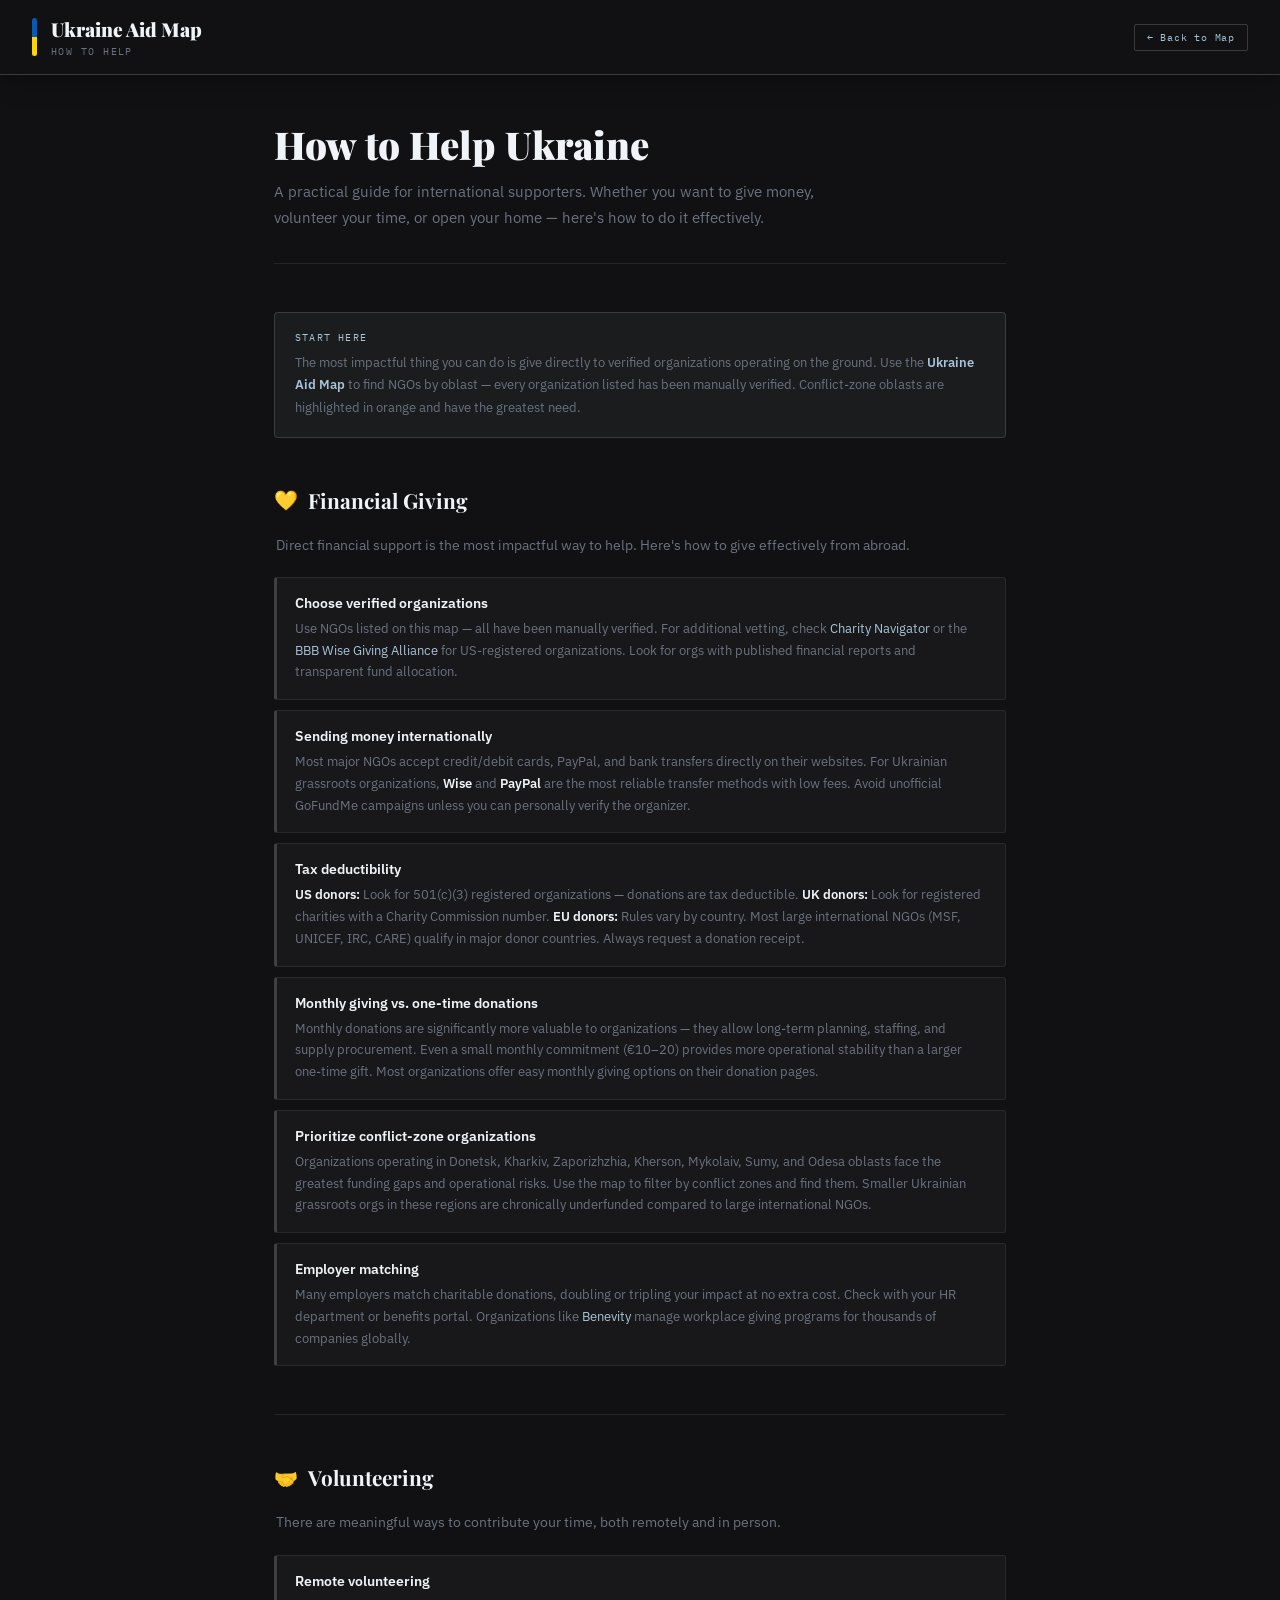
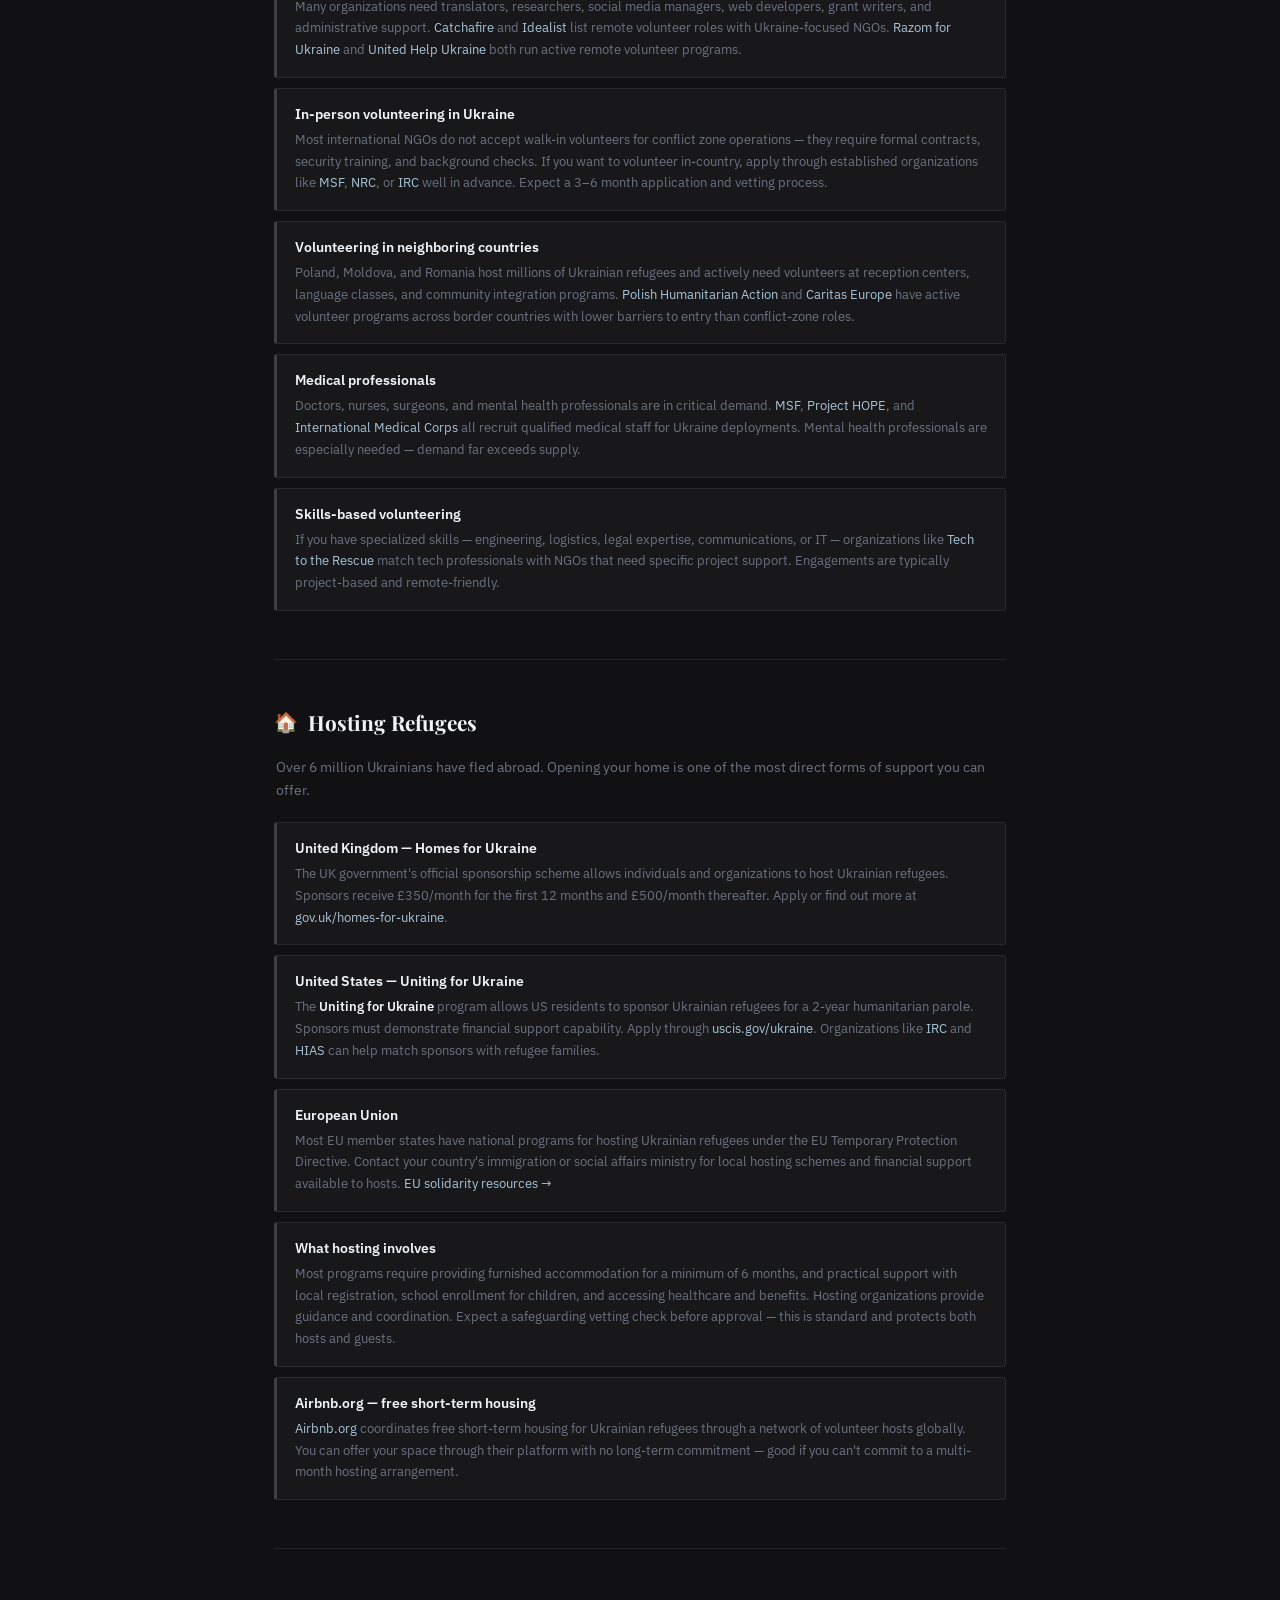
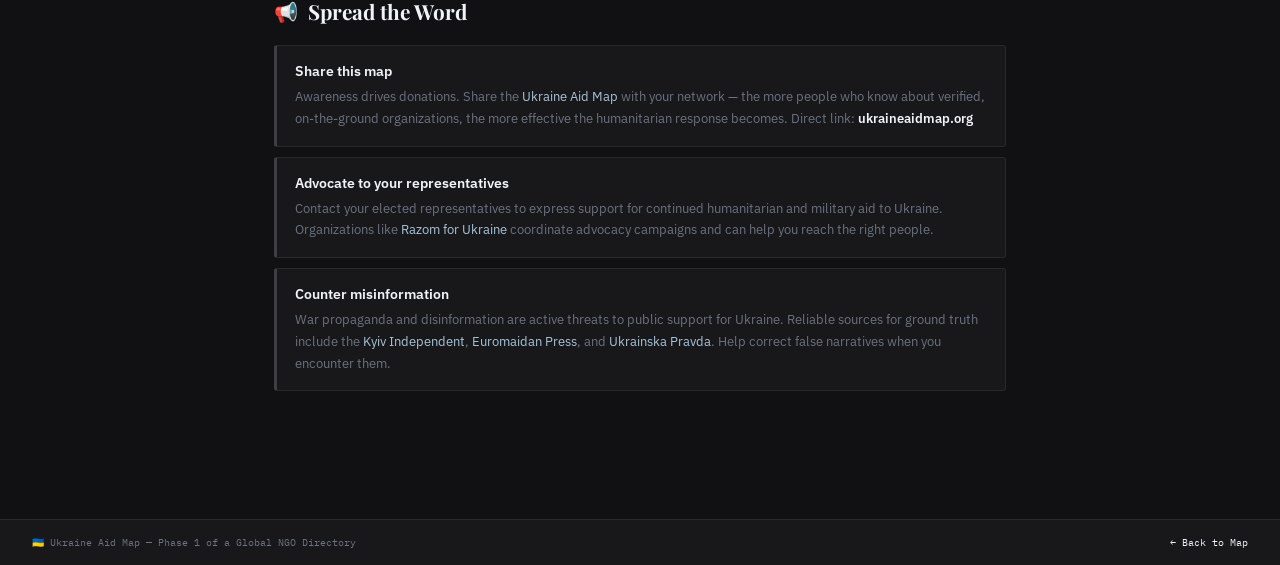
==== how-to-help.html @ ba5abe41 "Added a How to Help section" ====
<!DOCTYPE html>
<html lang="en">
<head>
  <meta charset="UTF-8" />
  <meta name="viewport" content="width=device-width, initial-scale=1.0" />
  <title>How to Help Ukraine — Ukraine Aid Map</title>
  <link rel="preconnect" href="https://fonts.googleapis.com">
  <link href="https://fonts.googleapis.com/css2?family=Playfair+Display:wght@700;900&family=IBM+Plex+Mono:wght@400;500&family=IBM+Plex+Sans:wght@300;400;500;600&display=swap" rel="stylesheet">
  <style>
    :root {
      --navy: #111113;
      --navy-mid: #18181b;
      --navy-light: #222226;
      --parchment: #f0f4f8;
      --text-primary: #eef2f6;
      --text-muted: #6b7280;
      --border: rgba(240, 244, 248, 0.08);
      --border-strong: rgba(240, 244, 248, 0.18);
      --accent: #a8c4d8;
    }

    *, *::before, *::after { box-sizing: border-box; margin: 0; padding: 0; }

    body {
      background: var(--navy);
      color: var(--text-primary);
      font-family: 'IBM Plex Sans', sans-serif;
      min-height: 100vh;
      display: flex;
      flex-direction: column;
    }

    /* ---- HEADER ---- */
    header {
      background: var(--navy);
      border-bottom: 1px solid var(--border-strong);
      padding: 16px 32px;
      display: flex;
      align-items: center;
      justify-content: space-between;
      position: sticky;
      top: 0;
      z-index: 10;
      box-shadow: 0 2px 24px rgba(0,0,0,0.4);
    }

    .header-left {
      display: flex;
      align-items: center;
      gap: 14px;
    }

    .flag-bar {
      display: flex;
      flex-direction: column;
      width: 5px;
      height: 38px;
      border-radius: 3px;
      overflow: hidden;
      flex-shrink: 0;
    }
    .flag-blue { flex: 1; background: #005BBB; }
    .flag-yellow { flex: 1; background: #FFD500; }

    .site-title {
      font-family: 'Playfair Display', serif;
      font-size: 1.2rem;
      font-weight: 900;
      color: var(--parchment);
      text-decoration: none;
    }
    .site-title:hover { color: var(--accent); }

    .page-title {
      font-family: 'IBM Plex Mono', monospace;
      font-size: 0.6rem;
      letter-spacing: 0.15em;
      color: var(--text-muted);
      text-transform: uppercase;
      margin-top: 3px;
    }

    .back-btn {
      font-family: 'IBM Plex Mono', monospace;
      font-size: 0.62rem;
      letter-spacing: 0.08em;
      color: var(--accent);
      text-decoration: none;
      border: 1px solid var(--border-strong);
      padding: 6px 12px;
      border-radius: 2px;
      transition: background 0.15s;
    }
    .back-btn:hover { background: rgba(240,244,248,0.06); }

    /* ---- MAIN CONTENT ---- */
    main {
      flex: 1;
      max-width: 780px;
      margin: 0 auto;
      padding: 48px 24px 80px;
      width: 100%;
    }

    .page-hero {
      margin-bottom: 48px;
      padding-bottom: 32px;
      border-bottom: 1px solid var(--border);
    }

    .page-hero h1 {
      font-family: 'Playfair Display', serif;
      font-size: 2.4rem;
      font-weight: 900;
      color: var(--parchment);
      line-height: 1.1;
      margin-bottom: 14px;
    }

    .page-hero p {
      font-size: 0.95rem;
      color: var(--text-muted);
      line-height: 1.7;
      max-width: 560px;
    }

    /* ---- SECTIONS ---- */
    .help-section {
      margin-bottom: 48px;
    }

    .section-header {
      display: flex;
      align-items: center;
      gap: 10px;
      margin-bottom: 20px;
    }

    .section-icon {
      font-size: 1.2rem;
    }

    .section-title {
      font-family: 'Playfair Display', serif;
      font-size: 1.3rem;
      font-weight: 700;
      color: var(--parchment);
    }

    .section-intro {
      font-size: 0.85rem;
      color: var(--text-muted);
      line-height: 1.7;
      margin-bottom: 20px;
      padding-left: 2px;
    }

    /* ---- CARDS ---- */
    .card {
      background: var(--navy-mid);
      border: 1px solid var(--border);
      border-left: 3px solid var(--border-strong);
      border-radius: 3px;
      padding: 16px 18px;
      margin-bottom: 10px;
      transition: border-left-color 0.15s;
    }

    .card:hover { border-left-color: var(--parchment); }

    .card-title {
      font-family: 'IBM Plex Sans', sans-serif;
      font-size: 0.88rem;
      font-weight: 600;
      color: var(--parchment);
      margin-bottom: 6px;
    }

    .card-body {
      font-size: 0.80rem;
      color: var(--text-muted);
      line-height: 1.7;
    }

    .card-body a {
      color: var(--accent);
      text-decoration: none;
    }
    .card-body a:hover { text-decoration: underline; }
    .card-body strong { color: var(--parchment); font-weight: 600; }

    /* ---- CALLOUT ---- */
    .callout {
      background: rgba(168, 196, 216, 0.06);
      border: 1px solid rgba(168, 196, 216, 0.2);
      border-radius: 4px;
      padding: 18px 20px;
      margin-bottom: 48px;
    }

    .callout-title {
      font-family: 'IBM Plex Mono', monospace;
      font-size: 0.62rem;
      letter-spacing: 0.12em;
      text-transform: uppercase;
      color: var(--accent);
      margin-bottom: 8px;
    }

    .callout-body {
      font-size: 0.82rem;
      color: var(--text-muted);
      line-height: 1.7;
    }

    .callout-body a {
      color: var(--accent);
      font-weight: 600;
      text-decoration: none;
    }
    .callout-body a:hover { text-decoration: underline; }

    /* ---- DIVIDER ---- */
    .section-divider {
      border: none;
      border-top: 1px solid var(--border);
      margin: 0 0 48px;
    }

    /* ---- FOOTER ---- */
    footer {
      background: var(--navy-mid);
      border-top: 1px solid var(--border);
      padding: 16px 32px;
      display: flex;
      justify-content: space-between;
      align-items: center;
      flex-wrap: wrap;
      gap: 8px;
      font-family: 'IBM Plex Mono', monospace;
      font-size: 0.62rem;
      color: var(--text-muted);
    }

    footer a { color: var(--parchment); text-decoration: none; }
    footer a:hover { text-decoration: underline; }

    /* ---- RESPONSIVE ---- */
    @media (max-width: 600px) {
      header { padding: 12px 16px; }
      main { padding: 32px 16px 60px; }
      .page-hero h1 { font-size: 1.8rem; }
      footer { padding: 14px 16px; }
    }
  </style>
</head>
<body>

  <header>
    <div class="header-left">
      <div class="flag-bar">
        <span class="flag-blue"></span>
        <span class="flag-yellow"></span>
      </div>
      <div>
        <a href="index.html" class="site-title">Ukraine Aid Map</a>
        <div class="page-title">How to Help</div>
      </div>
    </div>
    <a href="index.html" class="back-btn">← Back to Map</a>
  </header>

  <main>

    <div class="page-hero">
      <h1>How to Help Ukraine</h1>
      <p>A practical guide for international supporters. Whether you want to give money, volunteer your time, or open your home — here's how to do it effectively.</p>
    </div>

    <div class="callout">
      <div class="callout-title">Start Here</div>
      <div class="callout-body">The most impactful thing you can do is give directly to verified organizations operating on the ground. Use the <a href="index.html">Ukraine Aid Map</a> to find NGOs by oblast — every organization listed has been manually verified. Conflict-zone oblasts are highlighted in orange and have the greatest need.</div>
    </div>

    <!-- FINANCIAL GIVING -->
    <div class="help-section">
      <div class="section-header">
        <span class="section-icon">💛</span>
        <div class="section-title">Financial Giving</div>
      </div>
      <p class="section-intro">Direct financial support is the most impactful way to help. Here's how to give effectively from abroad.</p>

      <div class="card">
        <div class="card-title">Choose verified organizations</div>
        <div class="card-body">Use NGOs listed on this map — all have been manually verified. For additional vetting, check <a href="https://www.charitynavigator.org/" target="_blank" rel="noopener">Charity Navigator</a> or the <a href="https://www.give.org/" target="_blank" rel="noopener">BBB Wise Giving Alliance</a> for US-registered organizations. Look for orgs with published financial reports and transparent fund allocation.</div>
      </div>

      <div class="card">
        <div class="card-title">Sending money internationally</div>
        <div class="card-body">Most major NGOs accept credit/debit cards, PayPal, and bank transfers directly on their websites. For Ukrainian grassroots organizations, <strong>Wise</strong> and <strong>PayPal</strong> are the most reliable transfer methods with low fees. Avoid unofficial GoFundMe campaigns unless you can personally verify the organizer.</div>
      </div>

      <div class="card">
        <div class="card-title">Tax deductibility</div>
        <div class="card-body"><strong>US donors:</strong> Look for 501(c)(3) registered organizations — donations are tax deductible. <strong>UK donors:</strong> Look for registered charities with a Charity Commission number. <strong>EU donors:</strong> Rules vary by country. Most large international NGOs (MSF, UNICEF, IRC, CARE) qualify in major donor countries. Always request a donation receipt.</div>
      </div>

      <div class="card">
        <div class="card-title">Monthly giving vs. one-time donations</div>
        <div class="card-body">Monthly donations are significantly more valuable to organizations — they allow long-term planning, staffing, and supply procurement. Even a small monthly commitment (€10–20) provides more operational stability than a larger one-time gift. Most organizations offer easy monthly giving options on their donation pages.</div>
      </div>

      <div class="card">
        <div class="card-title">Prioritize conflict-zone organizations</div>
        <div class="card-body">Organizations operating in Donetsk, Kharkiv, Zaporizhzhia, Kherson, Mykolaiv, Sumy, and Odesa oblasts face the greatest funding gaps and operational risks. Use the map to filter by conflict zones and find them. Smaller Ukrainian grassroots orgs in these regions are chronically underfunded compared to large international NGOs.</div>
      </div>

      <div class="card">
        <div class="card-title">Employer matching</div>
        <div class="card-body">Many employers match charitable donations, doubling or tripling your impact at no extra cost. Check with your HR department or benefits portal. Organizations like <a href="https://www.benevity.com/" target="_blank" rel="noopener">Benevity</a> manage workplace giving programs for thousands of companies globally.</div>
      </div>
    </div>

    <hr class="section-divider">

    <!-- VOLUNTEERING -->
    <div class="help-section">
      <div class="section-header">
        <span class="section-icon">🤝</span>
        <div class="section-title">Volunteering</div>
      </div>
      <p class="section-intro">There are meaningful ways to contribute your time, both remotely and in person.</p>

      <div class="card">
        <div class="card-title">Remote volunteering</div>
        <div class="card-body">Many organizations need translators, researchers, social media managers, web developers, grant writers, and administrative support. <a href="https://www.catchafire.org/" target="_blank" rel="noopener">Catchafire</a> and <a href="https://www.idealist.org/" target="_blank" rel="noopener">Idealist</a> list remote volunteer roles with Ukraine-focused NGOs. <a href="https://razomforukraine.org/volunteer/" target="_blank" rel="noopener">Razom for Ukraine</a> and <a href="https://unitedhelpukraine.org/volunteer" target="_blank" rel="noopener">United Help Ukraine</a> both run active remote volunteer programs.</div>
      </div>

      <div class="card">
        <div class="card-title">In-person volunteering in Ukraine</div>
        <div class="card-body">Most international NGOs do not accept walk-in volunteers for conflict zone operations — they require formal contracts, security training, and background checks. If you want to volunteer in-country, apply through established organizations like <a href="https://www.msf.org/work-msf" target="_blank" rel="noopener">MSF</a>, <a href="https://www.nrc.no/careers/" target="_blank" rel="noopener">NRC</a>, or <a href="https://www.rescue.org/volunteer" target="_blank" rel="noopener">IRC</a> well in advance. Expect a 3–6 month application and vetting process.</div>
      </div>

      <div class="card">
        <div class="card-title">Volunteering in neighboring countries</div>
        <div class="card-body">Poland, Moldova, and Romania host millions of Ukrainian refugees and actively need volunteers at reception centers, language classes, and community integration programs. <a href="https://pah.org.pl/en/" target="_blank" rel="noopener">Polish Humanitarian Action</a> and <a href="https://www.caritas.eu/" target="_blank" rel="noopener">Caritas Europe</a> have active volunteer programs across border countries with lower barriers to entry than conflict-zone roles.</div>
      </div>

      <div class="card">
        <div class="card-title">Medical professionals</div>
        <div class="card-body">Doctors, nurses, surgeons, and mental health professionals are in critical demand. <a href="https://www.msf.org/work-msf" target="_blank" rel="noopener">MSF</a>, <a href="https://www.projecthope.org/join-our-team/" target="_blank" rel="noopener">Project HOPE</a>, and <a href="https://internationalmedicalcorps.org/get-involved/" target="_blank" rel="noopener">International Medical Corps</a> all recruit qualified medical staff for Ukraine deployments. Mental health professionals are especially needed — demand far exceeds supply.</div>
      </div>

      <div class="card">
        <div class="card-title">Skills-based volunteering</div>
        <div class="card-body">If you have specialized skills — engineering, logistics, legal expertise, communications, or IT — organizations like <a href="https://techtotherescue.org/" target="_blank" rel="noopener">Tech to the Rescue</a> match tech professionals with NGOs that need specific project support. Engagements are typically project-based and remote-friendly.</div>
      </div>
    </div>

    <hr class="section-divider">

    <!-- HOSTING REFUGEES -->
    <div class="help-section">
      <div class="section-header">
        <span class="section-icon">🏠</span>
        <div class="section-title">Hosting Refugees</div>
      </div>
      <p class="section-intro">Over 6 million Ukrainians have fled abroad. Opening your home is one of the most direct forms of support you can offer.</p>

      <div class="card">
        <div class="card-title">United Kingdom — Homes for Ukraine</div>
        <div class="card-body">The UK government's official sponsorship scheme allows individuals and organizations to host Ukrainian refugees. Sponsors receive £350/month for the first 12 months and £500/month thereafter. Apply or find out more at <a href="https://www.gov.uk/guidance/homes-for-ukraine-guidance-for-sponsors" target="_blank" rel="noopener">gov.uk/homes-for-ukraine</a>.</div>
      </div>

      <div class="card">
        <div class="card-title">United States — Uniting for Ukraine</div>
        <div class="card-body">The <strong>Uniting for Ukraine</strong> program allows US residents to sponsor Ukrainian refugees for a 2-year humanitarian parole. Sponsors must demonstrate financial support capability. Apply through <a href="https://www.uscis.gov/ukraine" target="_blank" rel="noopener">uscis.gov/ukraine</a>. Organizations like <a href="https://www.rescue.org/" target="_blank" rel="noopener">IRC</a> and <a href="https://www.hias.org/" target="_blank" rel="noopener">HIAS</a> can help match sponsors with refugee families.</div>
      </div>

      <div class="card">
        <div class="card-title">European Union</div>
        <div class="card-body">Most EU member states have national programs for hosting Ukrainian refugees under the EU Temporary Protection Directive. Contact your country's immigration or social affairs ministry for local hosting schemes and financial support available to hosts. <a href="https://ec.europa.eu/info/strategy/priorities-2019-2024/stronger-europe-world/eu-solidarity-ukraine_en" target="_blank" rel="noopener">EU solidarity resources →</a></div>
      </div>

      <div class="card">
        <div class="card-title">What hosting involves</div>
        <div class="card-body">Most programs require providing furnished accommodation for a minimum of 6 months, and practical support with local registration, school enrollment for children, and accessing healthcare and benefits. Hosting organizations provide guidance and coordination. Expect a safeguarding vetting check before approval — this is standard and protects both hosts and guests.</div>
      </div>

      <div class="card">
        <div class="card-title">Airbnb.org — free short-term housing</div>
        <div class="card-body"><a href="https://www.airbnb.org/help-ukraine" target="_blank" rel="noopener">Airbnb.org</a> coordinates free short-term housing for Ukrainian refugees through a network of volunteer hosts globally. You can offer your space through their platform with no long-term commitment — good if you can't commit to a multi-month hosting arrangement.</div>
      </div>
    </div>

    <hr class="section-divider">

    <!-- SPREAD THE WORD -->
    <div class="help-section">
      <div class="section-header">
        <span class="section-icon">📢</span>
        <div class="section-title">Spread the Word</div>
      </div>

      <div class="card">
        <div class="card-title">Share this map</div>
        <div class="card-body">Awareness drives donations. Share the <a href="index.html">Ukraine Aid Map</a> with your network — the more people who know about verified, on-the-ground organizations, the more effective the humanitarian response becomes. Direct link: <strong>ukraineaidmap.org</strong></div>
      </div>

      <div class="card">
        <div class="card-title">Advocate to your representatives</div>
        <div class="card-body">Contact your elected representatives to express support for continued humanitarian and military aid to Ukraine. Organizations like <a href="https://razomforukraine.org/advocacy/" target="_blank" rel="noopener">Razom for Ukraine</a> coordinate advocacy campaigns and can help you reach the right people.</div>
      </div>

      <div class="card">
        <div class="card-title">Counter misinformation</div>
        <div class="card-body">War propaganda and disinformation are active threats to public support for Ukraine. Reliable sources for ground truth include the <a href="https://kyivindependent.com" target="_blank" rel="noopener">Kyiv Independent</a>, <a href="https://euromaidanpress.com" target="_blank" rel="noopener">Euromaidan Press</a>, and <a href="https://www.pravda.com.ua/eng/" target="_blank" rel="noopener">Ukrainska Pravda</a>. Help correct false narratives when you encounter them.</div>
      </div>
    </div>

  </main>

  <footer>
    <div>🇺🇦 Ukraine Aid Map — Phase 1 of a Global NGO Directory</div>
    <div><a href="index.html">← Back to Map</a></div>
  </footer>

</body>
</html>
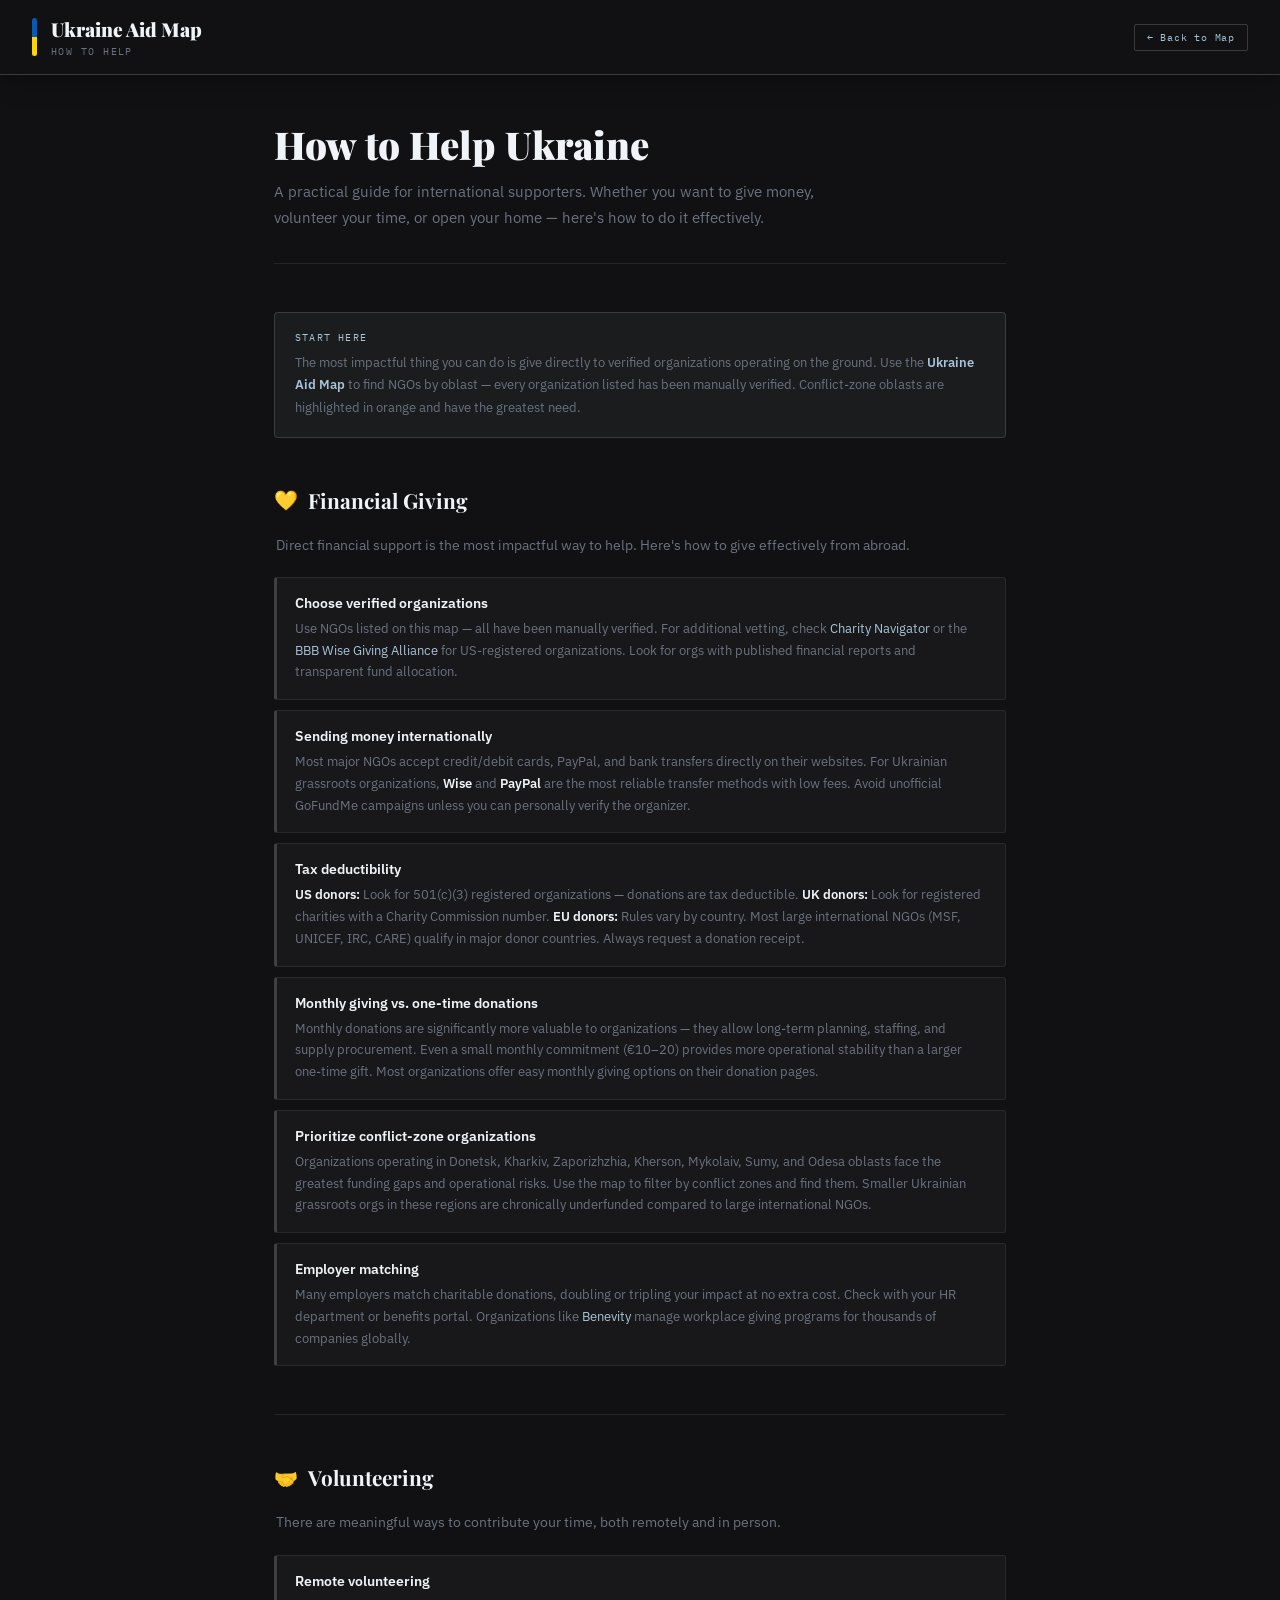
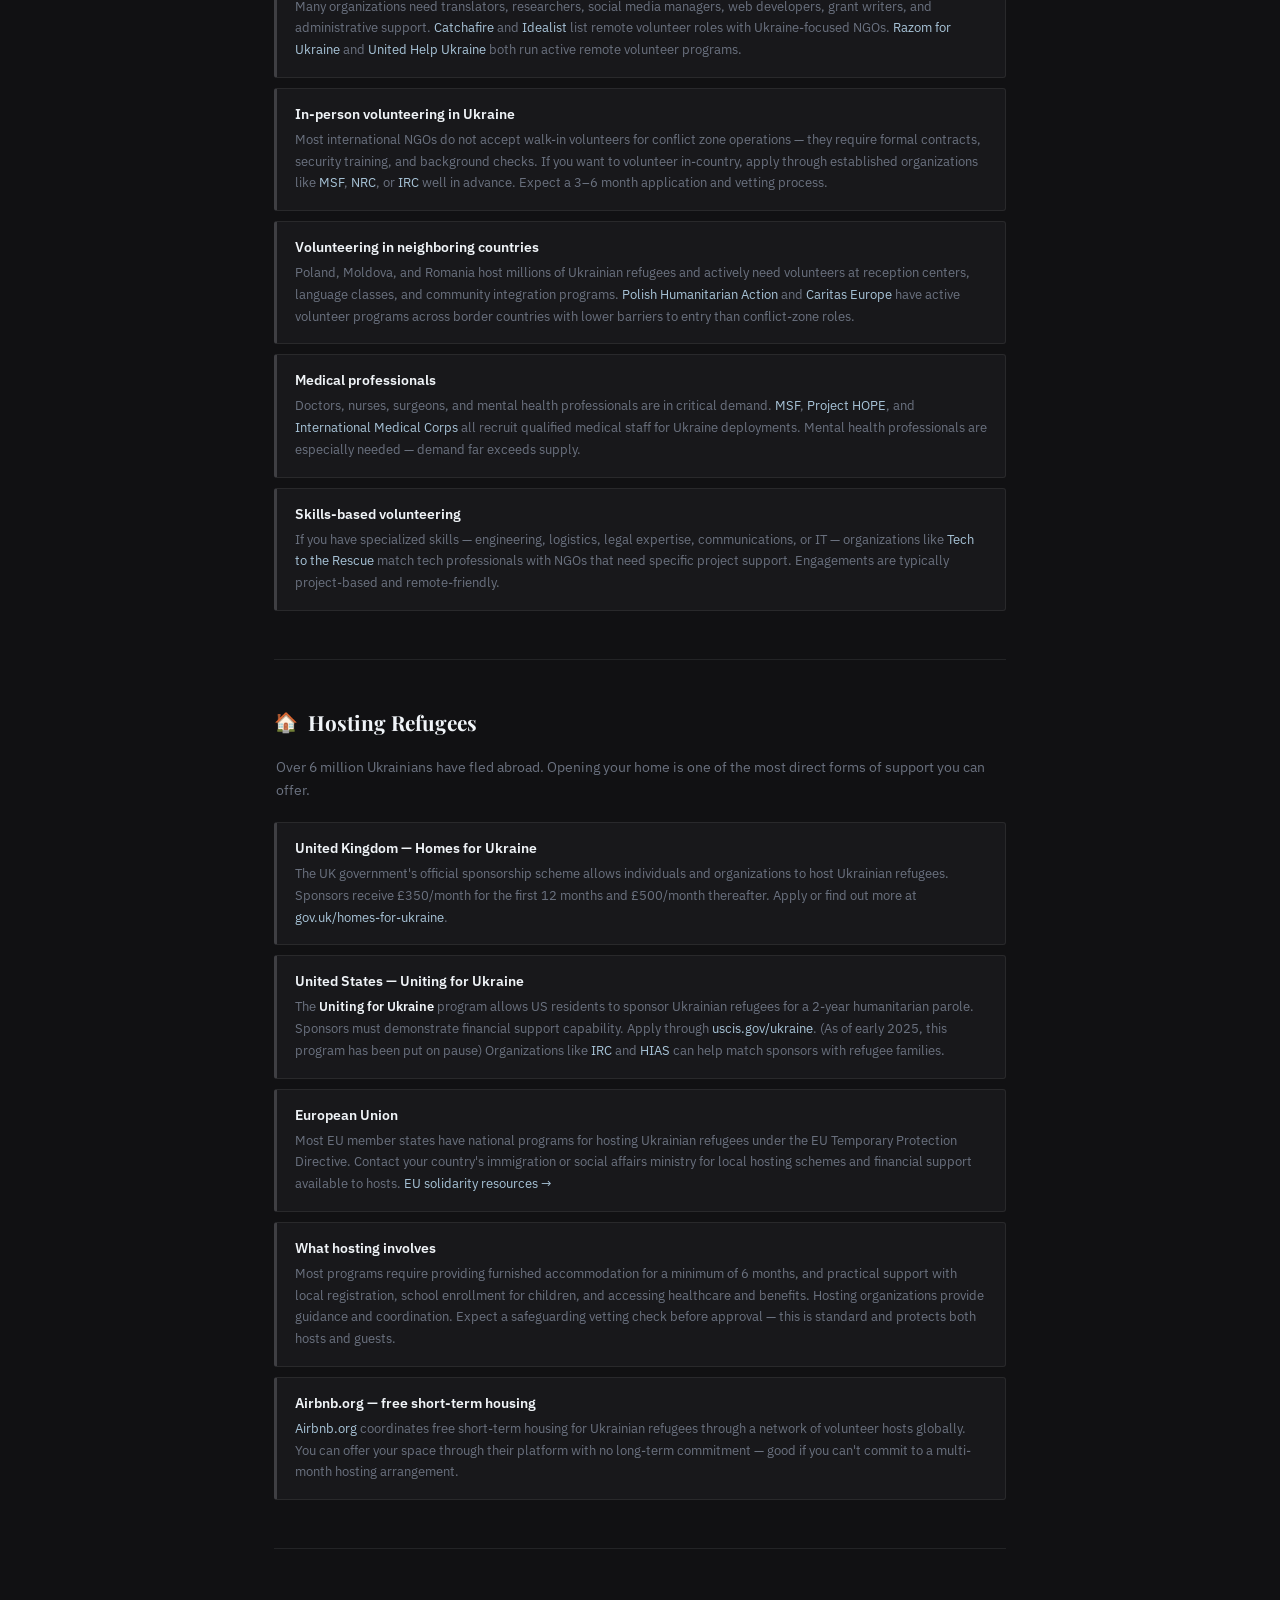
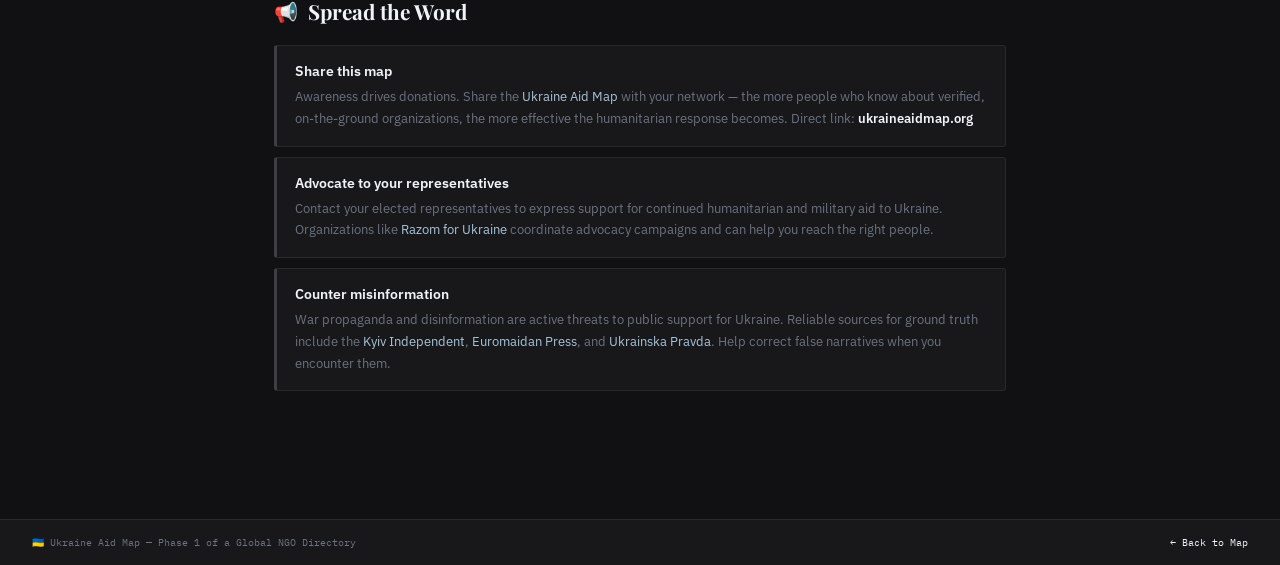
==== commit fad85dce: "Updated US hosting refugees section" ====
--- a/how-to-help.html
+++ b/how-to-help.html
@@ -374,7 +374,7 @@
 
       <div class="card">
         <div class="card-title">United States — Uniting for Ukraine</div>
-        <div class="card-body">The <strong>Uniting for Ukraine</strong> program allows US residents to sponsor Ukrainian refugees for a 2-year humanitarian parole. Sponsors must demonstrate financial support capability. Apply through <a href="https://www.uscis.gov/ukraine" target="_blank" rel="noopener">uscis.gov/ukraine</a>. Organizations like <a href="https://www.rescue.org/" target="_blank" rel="noopener">IRC</a> and <a href="https://www.hias.org/" target="_blank" rel="noopener">HIAS</a> can help match sponsors with refugee families.</div>
+        <div class="card-body">The <strong>Uniting for Ukraine</strong> program allows US residents to sponsor Ukrainian refugees for a 2-year humanitarian parole. Sponsors must demonstrate financial support capability. Apply through <a href="https://www.uscis.gov/ukraine" target="_blank" rel="noopener">uscis.gov/ukraine</a>. (As of early 2025, this program has been put on pause) Organizations like <a href="https://www.rescue.org/" target="_blank" rel="noopener">IRC</a> and <a href="https://www.hias.org/" target="_blank" rel="noopener">HIAS</a> can help match sponsors with refugee families.</div>
       </div>
 
       <div class="card">
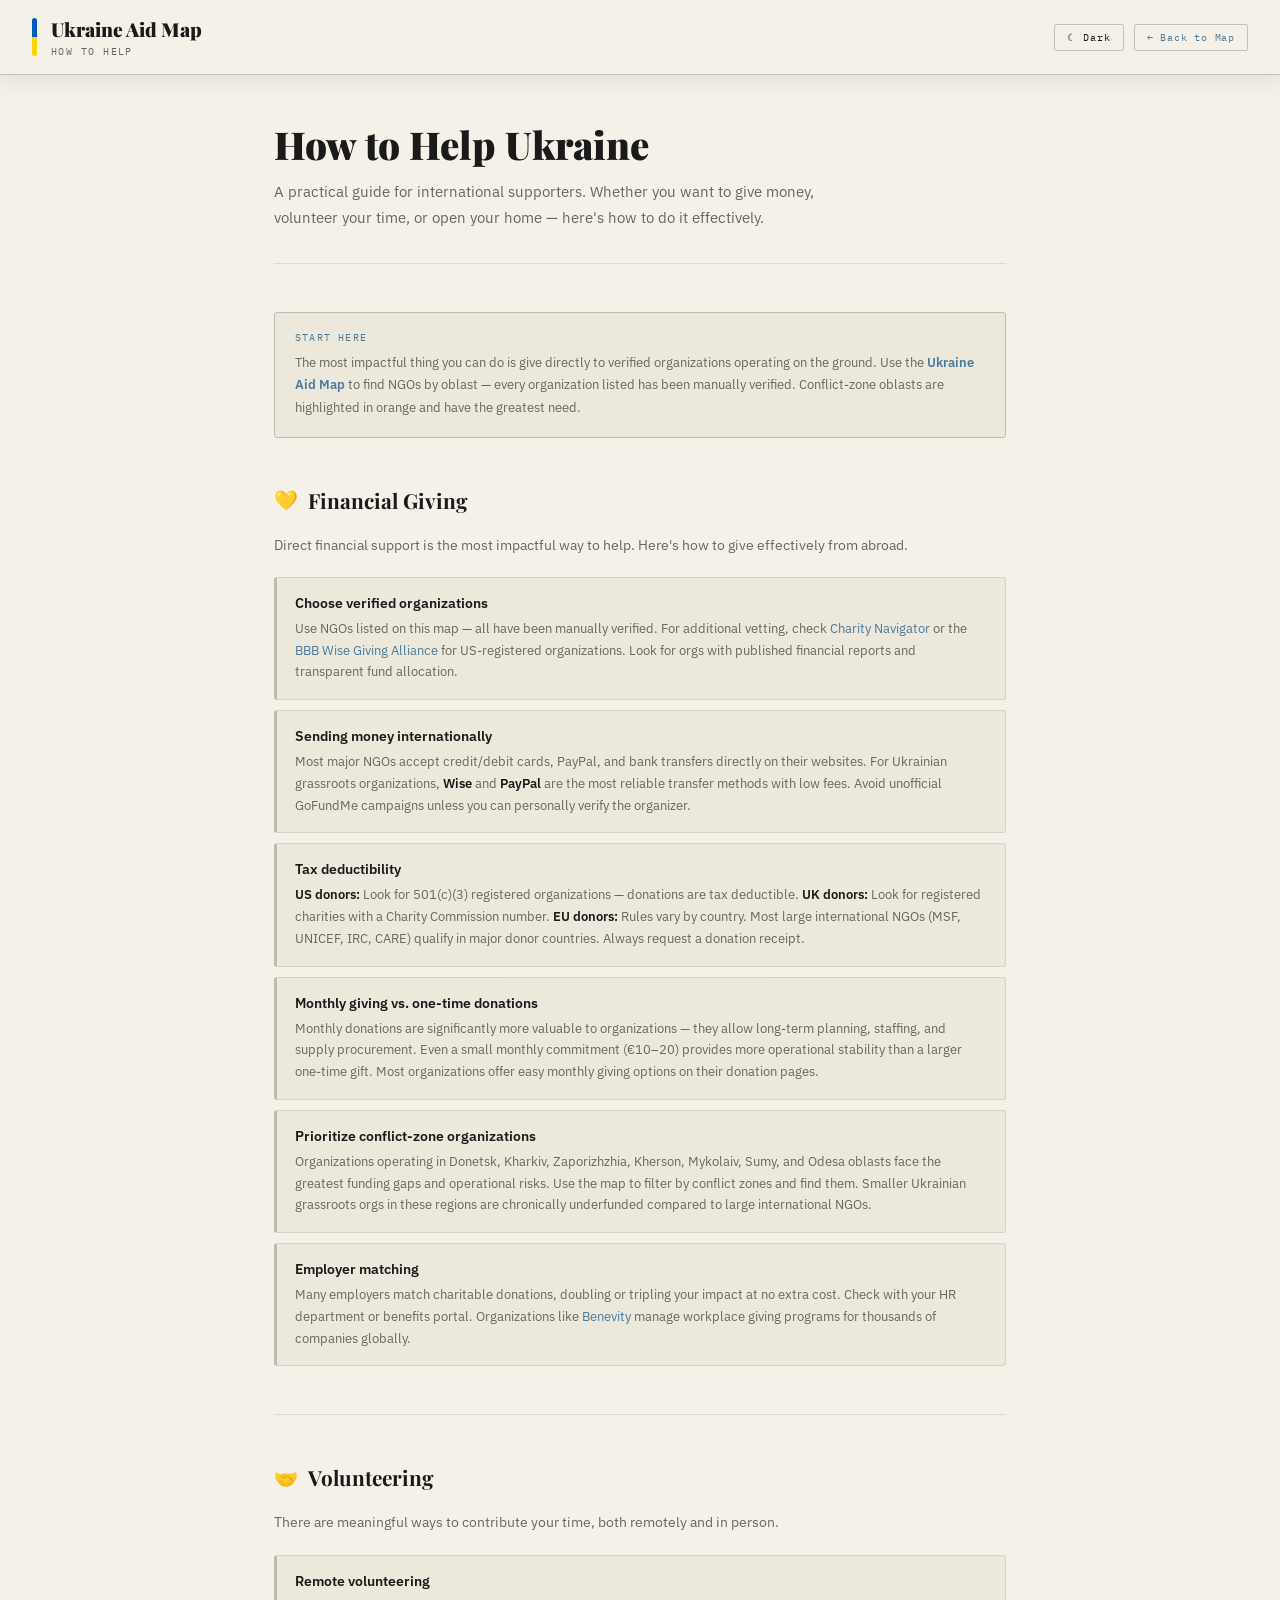
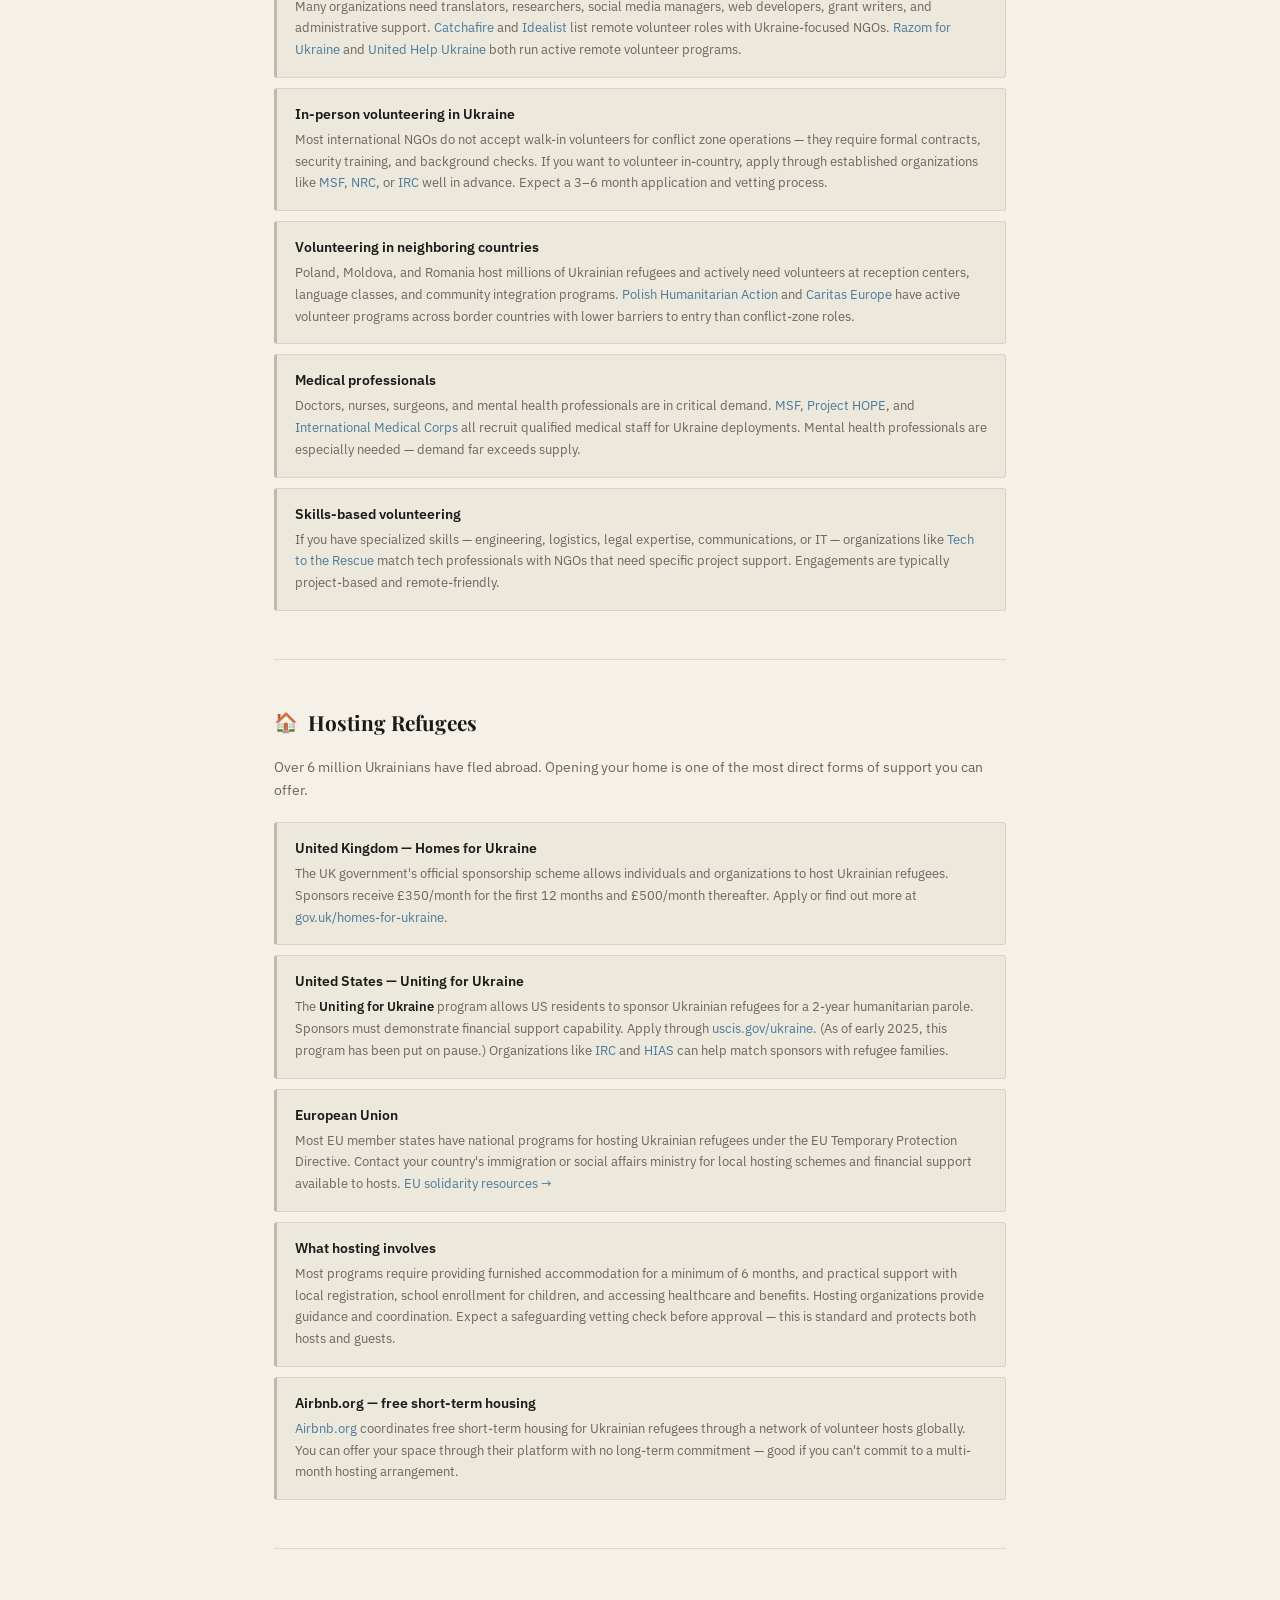
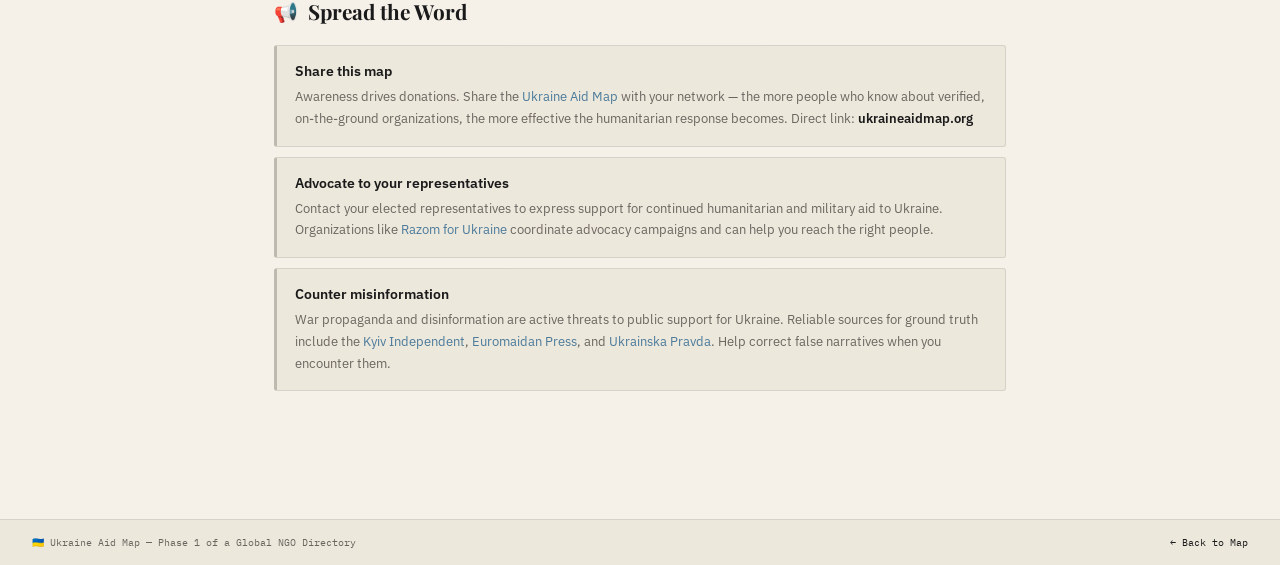
==== commit 106f29d0: "added theme toggle to How to Help" ====
--- a/how-to-help.html
+++ b/how-to-help.html
@@ -8,250 +8,67 @@
   <link href="https://fonts.googleapis.com/css2?family=Playfair+Display:wght@700;900&family=IBM+Plex+Mono:wght@400;500&family=IBM+Plex+Sans:wght@300;400;500;600&display=swap" rel="stylesheet">
   <style>
     :root {
-      --navy: #111113;
-      --navy-mid: #18181b;
-      --navy-light: #222226;
-      --parchment: #f0f4f8;
-      --text-primary: #eef2f6;
+      --bg: #f5f0e8;
+      --bg-mid: #ede8dc;
+      --text: #1a1a1a;
+      --text-muted: #6b6560;
+      --border: rgba(26,26,26,0.1);
+      --border-strong: rgba(26,26,26,0.22);
+      --accent: #4a7a9b;
+      --header-shadow: rgba(0,0,0,0.1);
+    }
+    [data-theme="dark"] {
+      --bg: #111113;
+      --bg-mid: #18181b;
+      --text: #eef2f6;
       --text-muted: #6b7280;
-      --border: rgba(240, 244, 248, 0.08);
-      --border-strong: rgba(240, 244, 248, 0.18);
+      --border: rgba(240,244,248,0.08);
+      --border-strong: rgba(240,244,248,0.18);
       --accent: #a8c4d8;
+      --header-shadow: rgba(0,0,0,0.4);
     }
-
-    *, *::before, *::after { box-sizing: border-box; margin: 0; padding: 0; }
-
-    body {
-      background: var(--navy);
-      color: var(--text-primary);
-      font-family: 'IBM Plex Sans', sans-serif;
-      min-height: 100vh;
-      display: flex;
-      flex-direction: column;
-    }
-
-    /* ---- HEADER ---- */
-    header {
-      background: var(--navy);
-      border-bottom: 1px solid var(--border-strong);
-      padding: 16px 32px;
-      display: flex;
-      align-items: center;
-      justify-content: space-between;
-      position: sticky;
-      top: 0;
-      z-index: 10;
-      box-shadow: 0 2px 24px rgba(0,0,0,0.4);
-    }
-
-    .header-left {
-      display: flex;
-      align-items: center;
-      gap: 14px;
-    }
-
-    .flag-bar {
-      display: flex;
-      flex-direction: column;
-      width: 5px;
-      height: 38px;
-      border-radius: 3px;
-      overflow: hidden;
-      flex-shrink: 0;
-    }
-    .flag-blue { flex: 1; background: #005BBB; }
-    .flag-yellow { flex: 1; background: #FFD500; }
-
-    .site-title {
-      font-family: 'Playfair Display', serif;
-      font-size: 1.2rem;
-      font-weight: 900;
-      color: var(--parchment);
-      text-decoration: none;
-    }
-    .site-title:hover { color: var(--accent); }
-
-    .page-title {
-      font-family: 'IBM Plex Mono', monospace;
-      font-size: 0.6rem;
-      letter-spacing: 0.15em;
-      color: var(--text-muted);
-      text-transform: uppercase;
-      margin-top: 3px;
-    }
-
-    .back-btn {
-      font-family: 'IBM Plex Mono', monospace;
-      font-size: 0.62rem;
-      letter-spacing: 0.08em;
-      color: var(--accent);
-      text-decoration: none;
-      border: 1px solid var(--border-strong);
-      padding: 6px 12px;
-      border-radius: 2px;
-      transition: background 0.15s;
-    }
-    .back-btn:hover { background: rgba(240,244,248,0.06); }
-
-    /* ---- MAIN CONTENT ---- */
-    main {
-      flex: 1;
-      max-width: 780px;
-      margin: 0 auto;
-      padding: 48px 24px 80px;
-      width: 100%;
-    }
-
-    .page-hero {
-      margin-bottom: 48px;
-      padding-bottom: 32px;
-      border-bottom: 1px solid var(--border);
-    }
-
-    .page-hero h1 {
-      font-family: 'Playfair Display', serif;
-      font-size: 2.4rem;
-      font-weight: 900;
-      color: var(--parchment);
-      line-height: 1.1;
-      margin-bottom: 14px;
-    }
-
-    .page-hero p {
-      font-size: 0.95rem;
-      color: var(--text-muted);
-      line-height: 1.7;
-      max-width: 560px;
-    }
-
-    /* ---- SECTIONS ---- */
-    .help-section {
-      margin-bottom: 48px;
-    }
-
-    .section-header {
-      display: flex;
-      align-items: center;
-      gap: 10px;
-      margin-bottom: 20px;
-    }
-
-    .section-icon {
-      font-size: 1.2rem;
-    }
-
-    .section-title {
-      font-family: 'Playfair Display', serif;
-      font-size: 1.3rem;
-      font-weight: 700;
-      color: var(--parchment);
-    }
-
-    .section-intro {
-      font-size: 0.85rem;
-      color: var(--text-muted);
-      line-height: 1.7;
-      margin-bottom: 20px;
-      padding-left: 2px;
-    }
-
-    /* ---- CARDS ---- */
-    .card {
-      background: var(--navy-mid);
-      border: 1px solid var(--border);
-      border-left: 3px solid var(--border-strong);
-      border-radius: 3px;
-      padding: 16px 18px;
-      margin-bottom: 10px;
-      transition: border-left-color 0.15s;
-    }
-
-    .card:hover { border-left-color: var(--parchment); }
-
-    .card-title {
-      font-family: 'IBM Plex Sans', sans-serif;
-      font-size: 0.88rem;
-      font-weight: 600;
-      color: var(--parchment);
-      margin-bottom: 6px;
-    }
-
-    .card-body {
-      font-size: 0.80rem;
-      color: var(--text-muted);
-      line-height: 1.7;
-    }
-
-    .card-body a {
-      color: var(--accent);
-      text-decoration: none;
-    }
-    .card-body a:hover { text-decoration: underline; }
-    .card-body strong { color: var(--parchment); font-weight: 600; }
-
-    /* ---- CALLOUT ---- */
-    .callout {
-      background: rgba(168, 196, 216, 0.06);
-      border: 1px solid rgba(168, 196, 216, 0.2);
-      border-radius: 4px;
-      padding: 18px 20px;
-      margin-bottom: 48px;
-    }
-
-    .callout-title {
-      font-family: 'IBM Plex Mono', monospace;
-      font-size: 0.62rem;
-      letter-spacing: 0.12em;
-      text-transform: uppercase;
-      color: var(--accent);
-      margin-bottom: 8px;
-    }
-
-    .callout-body {
-      font-size: 0.82rem;
-      color: var(--text-muted);
-      line-height: 1.7;
-    }
-
-    .callout-body a {
-      color: var(--accent);
-      font-weight: 600;
-      text-decoration: none;
-    }
-    .callout-body a:hover { text-decoration: underline; }
-
-    /* ---- DIVIDER ---- */
-    .section-divider {
-      border: none;
-      border-top: 1px solid var(--border);
-      margin: 0 0 48px;
-    }
-
-    /* ---- FOOTER ---- */
-    footer {
-      background: var(--navy-mid);
-      border-top: 1px solid var(--border);
-      padding: 16px 32px;
-      display: flex;
-      justify-content: space-between;
-      align-items: center;
-      flex-wrap: wrap;
-      gap: 8px;
-      font-family: 'IBM Plex Mono', monospace;
-      font-size: 0.62rem;
-      color: var(--text-muted);
-    }
-
-    footer a { color: var(--parchment); text-decoration: none; }
-    footer a:hover { text-decoration: underline; }
-
-    /* ---- RESPONSIVE ---- */
-    @media (max-width: 600px) {
-      header { padding: 12px 16px; }
-      main { padding: 32px 16px 60px; }
-      .page-hero h1 { font-size: 1.8rem; }
-      footer { padding: 14px 16px; }
-    }
+    *,*::before,*::after{box-sizing:border-box;margin:0;padding:0}
+    body{background:var(--bg);color:var(--text);font-family:'IBM Plex Sans',sans-serif;min-height:100vh;display:flex;flex-direction:column;transition:background 0.2s,color 0.2s}
+    header{background:var(--bg);border-bottom:1px solid var(--border-strong);padding:16px 32px;display:flex;align-items:center;justify-content:space-between;position:sticky;top:0;z-index:10;box-shadow:0 2px 24px var(--header-shadow)}
+    .header-left{display:flex;align-items:center;gap:14px}
+    .header-right{display:flex;align-items:center;gap:10px}
+    .flag-bar{display:flex;flex-direction:column;width:5px;height:38px;border-radius:3px;overflow:hidden;flex-shrink:0}
+    .flag-blue{flex:1;background:#005BBB}
+    .flag-yellow{flex:1;background:#FFD500}
+    .site-title{font-family:'Playfair Display',serif;font-size:1.2rem;font-weight:900;color:var(--text);text-decoration:none}
+    .site-title:hover{color:var(--accent)}
+    .page-title{font-family:'IBM Plex Mono',monospace;font-size:0.6rem;letter-spacing:0.15em;color:var(--text-muted);text-transform:uppercase;margin-top:3px}
+    .back-btn{font-family:'IBM Plex Mono',monospace;font-size:0.62rem;letter-spacing:0.08em;color:var(--accent);text-decoration:none;border:1px solid var(--border-strong);padding:6px 12px;border-radius:2px;transition:background 0.15s}
+    .back-btn:hover{background:rgba(0,0,0,0.04)}
+    .theme-toggle-btn{font-family:'IBM Plex Mono',monospace;font-size:0.62rem;letter-spacing:0.08em;color:var(--text);background:transparent;border:1px solid var(--border-strong);padding:6px 12px;border-radius:2px;cursor:pointer;transition:background 0.15s;white-space:nowrap}
+    .theme-toggle-btn:hover{background:rgba(0,0,0,0.04)}
+    [data-theme="dark"] .theme-toggle-btn:hover{background:rgba(240,244,248,0.06)}
+    main{flex:1;max-width:780px;margin:0 auto;padding:48px 24px 80px;width:100%}
+    .page-hero{margin-bottom:48px;padding-bottom:32px;border-bottom:1px solid var(--border)}
+    .page-hero h1{font-family:'Playfair Display',serif;font-size:2.4rem;font-weight:900;color:var(--text);line-height:1.1;margin-bottom:14px}
+    .page-hero p{font-size:0.95rem;color:var(--text-muted);line-height:1.7;max-width:560px}
+    .help-section{margin-bottom:48px}
+    .section-header{display:flex;align-items:center;gap:10px;margin-bottom:20px}
+    .section-icon{font-size:1.2rem}
+    .section-title{font-family:'Playfair Display',serif;font-size:1.3rem;font-weight:700;color:var(--text)}
+    .section-intro{font-size:0.85rem;color:var(--text-muted);line-height:1.7;margin-bottom:20px}
+    .card{background:var(--bg-mid);border:1px solid var(--border);border-left:3px solid var(--border-strong);border-radius:3px;padding:16px 18px;margin-bottom:10px;transition:border-left-color 0.15s}
+    .card:hover{border-left-color:var(--text)}
+    .card-title{font-family:'IBM Plex Sans',sans-serif;font-size:0.88rem;font-weight:600;color:var(--text);margin-bottom:6px}
+    .card-body{font-size:0.80rem;color:var(--text-muted);line-height:1.7}
+    .card-body a{color:var(--accent);text-decoration:none}
+    .card-body a:hover{text-decoration:underline}
+    .card-body strong{color:var(--text);font-weight:600}
+    .callout{background:var(--bg-mid);border:1px solid var(--border-strong);border-radius:4px;padding:18px 20px;margin-bottom:48px}
+    .callout-title{font-family:'IBM Plex Mono',monospace;font-size:0.62rem;letter-spacing:0.12em;text-transform:uppercase;color:var(--accent);margin-bottom:8px}
+    .callout-body{font-size:0.82rem;color:var(--text-muted);line-height:1.7}
+    .callout-body a{color:var(--accent);font-weight:600;text-decoration:none}
+    .callout-body a:hover{text-decoration:underline}
+    .section-divider{border:none;border-top:1px solid var(--border);margin:0 0 48px}
+    footer{background:var(--bg-mid);border-top:1px solid var(--border);padding:16px 32px;display:flex;justify-content:space-between;align-items:center;flex-wrap:wrap;gap:8px;font-family:'IBM Plex Mono',monospace;font-size:0.62rem;color:var(--text-muted)}
+    footer a{color:var(--text);text-decoration:none}
+    footer a:hover{text-decoration:underline}
+    @media(max-width:600px){header{padding:12px 16px}main{padding:32px 16px 60px}.page-hero h1{font-size:1.8rem}footer{padding:14px 16px}}
   </style>
 </head>
 <body>
@@ -267,7 +84,10 @@
         <div class="page-title">How to Help</div>
       </div>
     </div>
-    <a href="index.html" class="back-btn">← Back to Map</a>
+    <div class="header-right">
+      <button class="theme-toggle-btn" id="themeToggle" onclick="toggleTheme()">☾ Dark</button>
+      <a href="index.html" class="back-btn">← Back to Map</a>
+    </div>
   </header>
 
   <main>
@@ -289,32 +109,26 @@
         <div class="section-title">Financial Giving</div>
       </div>
       <p class="section-intro">Direct financial support is the most impactful way to help. Here's how to give effectively from abroad.</p>
-
       <div class="card">
         <div class="card-title">Choose verified organizations</div>
         <div class="card-body">Use NGOs listed on this map — all have been manually verified. For additional vetting, check <a href="https://www.charitynavigator.org/" target="_blank" rel="noopener">Charity Navigator</a> or the <a href="https://www.give.org/" target="_blank" rel="noopener">BBB Wise Giving Alliance</a> for US-registered organizations. Look for orgs with published financial reports and transparent fund allocation.</div>
       </div>
-
       <div class="card">
         <div class="card-title">Sending money internationally</div>
         <div class="card-body">Most major NGOs accept credit/debit cards, PayPal, and bank transfers directly on their websites. For Ukrainian grassroots organizations, <strong>Wise</strong> and <strong>PayPal</strong> are the most reliable transfer methods with low fees. Avoid unofficial GoFundMe campaigns unless you can personally verify the organizer.</div>
       </div>
-
       <div class="card">
         <div class="card-title">Tax deductibility</div>
         <div class="card-body"><strong>US donors:</strong> Look for 501(c)(3) registered organizations — donations are tax deductible. <strong>UK donors:</strong> Look for registered charities with a Charity Commission number. <strong>EU donors:</strong> Rules vary by country. Most large international NGOs (MSF, UNICEF, IRC, CARE) qualify in major donor countries. Always request a donation receipt.</div>
       </div>
-
       <div class="card">
         <div class="card-title">Monthly giving vs. one-time donations</div>
         <div class="card-body">Monthly donations are significantly more valuable to organizations — they allow long-term planning, staffing, and supply procurement. Even a small monthly commitment (€10–20) provides more operational stability than a larger one-time gift. Most organizations offer easy monthly giving options on their donation pages.</div>
       </div>
-
       <div class="card">
         <div class="card-title">Prioritize conflict-zone organizations</div>
         <div class="card-body">Organizations operating in Donetsk, Kharkiv, Zaporizhzhia, Kherson, Mykolaiv, Sumy, and Odesa oblasts face the greatest funding gaps and operational risks. Use the map to filter by conflict zones and find them. Smaller Ukrainian grassroots orgs in these regions are chronically underfunded compared to large international NGOs.</div>
       </div>
-
       <div class="card">
         <div class="card-title">Employer matching</div>
         <div class="card-body">Many employers match charitable donations, doubling or tripling your impact at no extra cost. Check with your HR department or benefits portal. Organizations like <a href="https://www.benevity.com/" target="_blank" rel="noopener">Benevity</a> manage workplace giving programs for thousands of companies globally.</div>
@@ -330,27 +144,22 @@
         <div class="section-title">Volunteering</div>
       </div>
       <p class="section-intro">There are meaningful ways to contribute your time, both remotely and in person.</p>
-
       <div class="card">
         <div class="card-title">Remote volunteering</div>
         <div class="card-body">Many organizations need translators, researchers, social media managers, web developers, grant writers, and administrative support. <a href="https://www.catchafire.org/" target="_blank" rel="noopener">Catchafire</a> and <a href="https://www.idealist.org/" target="_blank" rel="noopener">Idealist</a> list remote volunteer roles with Ukraine-focused NGOs. <a href="https://razomforukraine.org/volunteer/" target="_blank" rel="noopener">Razom for Ukraine</a> and <a href="https://unitedhelpukraine.org/volunteer" target="_blank" rel="noopener">United Help Ukraine</a> both run active remote volunteer programs.</div>
       </div>
-
       <div class="card">
         <div class="card-title">In-person volunteering in Ukraine</div>
         <div class="card-body">Most international NGOs do not accept walk-in volunteers for conflict zone operations — they require formal contracts, security training, and background checks. If you want to volunteer in-country, apply through established organizations like <a href="https://www.msf.org/work-msf" target="_blank" rel="noopener">MSF</a>, <a href="https://www.nrc.no/careers/" target="_blank" rel="noopener">NRC</a>, or <a href="https://www.rescue.org/volunteer" target="_blank" rel="noopener">IRC</a> well in advance. Expect a 3–6 month application and vetting process.</div>
       </div>
-
       <div class="card">
         <div class="card-title">Volunteering in neighboring countries</div>
         <div class="card-body">Poland, Moldova, and Romania host millions of Ukrainian refugees and actively need volunteers at reception centers, language classes, and community integration programs. <a href="https://pah.org.pl/en/" target="_blank" rel="noopener">Polish Humanitarian Action</a> and <a href="https://www.caritas.eu/" target="_blank" rel="noopener">Caritas Europe</a> have active volunteer programs across border countries with lower barriers to entry than conflict-zone roles.</div>
       </div>
-
       <div class="card">
         <div class="card-title">Medical professionals</div>
         <div class="card-body">Doctors, nurses, surgeons, and mental health professionals are in critical demand. <a href="https://www.msf.org/work-msf" target="_blank" rel="noopener">MSF</a>, <a href="https://www.projecthope.org/join-our-team/" target="_blank" rel="noopener">Project HOPE</a>, and <a href="https://internationalmedicalcorps.org/get-involved/" target="_blank" rel="noopener">International Medical Corps</a> all recruit qualified medical staff for Ukraine deployments. Mental health professionals are especially needed — demand far exceeds supply.</div>
       </div>
-
       <div class="card">
         <div class="card-title">Skills-based volunteering</div>
         <div class="card-body">If you have specialized skills — engineering, logistics, legal expertise, communications, or IT — organizations like <a href="https://techtotherescue.org/" target="_blank" rel="noopener">Tech to the Rescue</a> match tech professionals with NGOs that need specific project support. Engagements are typically project-based and remote-friendly.</div>
@@ -366,27 +175,22 @@
         <div class="section-title">Hosting Refugees</div>
       </div>
       <p class="section-intro">Over 6 million Ukrainians have fled abroad. Opening your home is one of the most direct forms of support you can offer.</p>
-
       <div class="card">
         <div class="card-title">United Kingdom — Homes for Ukraine</div>
         <div class="card-body">The UK government's official sponsorship scheme allows individuals and organizations to host Ukrainian refugees. Sponsors receive £350/month for the first 12 months and £500/month thereafter. Apply or find out more at <a href="https://www.gov.uk/guidance/homes-for-ukraine-guidance-for-sponsors" target="_blank" rel="noopener">gov.uk/homes-for-ukraine</a>.</div>
       </div>
-
       <div class="card">
         <div class="card-title">United States — Uniting for Ukraine</div>
-        <div class="card-body">The <strong>Uniting for Ukraine</strong> program allows US residents to sponsor Ukrainian refugees for a 2-year humanitarian parole. Sponsors must demonstrate financial support capability. Apply through <a href="https://www.uscis.gov/ukraine" target="_blank" rel="noopener">uscis.gov/ukraine</a>. (As of early 2025, this program has been put on pause) Organizations like <a href="https://www.rescue.org/" target="_blank" rel="noopener">IRC</a> and <a href="https://www.hias.org/" target="_blank" rel="noopener">HIAS</a> can help match sponsors with refugee families.</div>
-      </div>
-
+        <div class="card-body">The <strong>Uniting for Ukraine</strong> program allows US residents to sponsor Ukrainian refugees for a 2-year humanitarian parole. Sponsors must demonstrate financial support capability. Apply through <a href="https://www.uscis.gov/ukraine" target="_blank" rel="noopener">uscis.gov/ukraine</a>. (As of early 2025, this program has been put on pause.) Organizations like <a href="https://www.rescue.org/" target="_blank" rel="noopener">IRC</a> and <a href="https://www.hias.org/" target="_blank" rel="noopener">HIAS</a> can help match sponsors with refugee families.</div>
+      </div>
       <div class="card">
         <div class="card-title">European Union</div>
         <div class="card-body">Most EU member states have national programs for hosting Ukrainian refugees under the EU Temporary Protection Directive. Contact your country's immigration or social affairs ministry for local hosting schemes and financial support available to hosts. <a href="https://ec.europa.eu/info/strategy/priorities-2019-2024/stronger-europe-world/eu-solidarity-ukraine_en" target="_blank" rel="noopener">EU solidarity resources →</a></div>
       </div>
-
       <div class="card">
         <div class="card-title">What hosting involves</div>
         <div class="card-body">Most programs require providing furnished accommodation for a minimum of 6 months, and practical support with local registration, school enrollment for children, and accessing healthcare and benefits. Hosting organizations provide guidance and coordination. Expect a safeguarding vetting check before approval — this is standard and protects both hosts and guests.</div>
       </div>
-
       <div class="card">
         <div class="card-title">Airbnb.org — free short-term housing</div>
         <div class="card-body"><a href="https://www.airbnb.org/help-ukraine" target="_blank" rel="noopener">Airbnb.org</a> coordinates free short-term housing for Ukrainian refugees through a network of volunteer hosts globally. You can offer your space through their platform with no long-term commitment — good if you can't commit to a multi-month hosting arrangement.</div>
@@ -401,17 +205,14 @@
         <span class="section-icon">📢</span>
         <div class="section-title">Spread the Word</div>
       </div>
-
       <div class="card">
         <div class="card-title">Share this map</div>
         <div class="card-body">Awareness drives donations. Share the <a href="index.html">Ukraine Aid Map</a> with your network — the more people who know about verified, on-the-ground organizations, the more effective the humanitarian response becomes. Direct link: <strong>ukraineaidmap.org</strong></div>
       </div>
-
       <div class="card">
         <div class="card-title">Advocate to your representatives</div>
         <div class="card-body">Contact your elected representatives to express support for continued humanitarian and military aid to Ukraine. Organizations like <a href="https://razomforukraine.org/advocacy/" target="_blank" rel="noopener">Razom for Ukraine</a> coordinate advocacy campaigns and can help you reach the right people.</div>
       </div>
-
       <div class="card">
         <div class="card-title">Counter misinformation</div>
         <div class="card-body">War propaganda and disinformation are active threats to public support for Ukraine. Reliable sources for ground truth include the <a href="https://kyivindependent.com" target="_blank" rel="noopener">Kyiv Independent</a>, <a href="https://euromaidanpress.com" target="_blank" rel="noopener">Euromaidan Press</a>, and <a href="https://www.pravda.com.ua/eng/" target="_blank" rel="noopener">Ukrainska Pravda</a>. Help correct false narratives when you encounter them.</div>
@@ -425,5 +226,33 @@
     <div><a href="index.html">← Back to Map</a></div>
   </footer>
 
+  <script>
+    function toggleTheme() {
+      const root = document.documentElement;
+      const btn = document.getElementById('themeToggle');
+      const isDark = root.getAttribute('data-theme') === 'dark';
+      if (isDark) {
+        root.removeAttribute('data-theme');
+        btn.textContent = '☾ Dark';
+        localStorage.setItem('theme', 'light');
+      } else {
+        root.setAttribute('data-theme', 'dark');
+        btn.textContent = '☀ Light';
+        localStorage.setItem('theme', 'dark');
+      }
+    }
+
+    (function() {
+      const saved = localStorage.getItem('theme');
+      if (saved === 'dark') {
+        document.documentElement.setAttribute('data-theme', 'dark');
+        document.addEventListener('DOMContentLoaded', () => {
+          const btn = document.getElementById('themeToggle');
+          if (btn) btn.textContent = '☀ Light';
+        });
+      }
+    })();
+  </script>
+
 </body>
-</html>
+</html>
